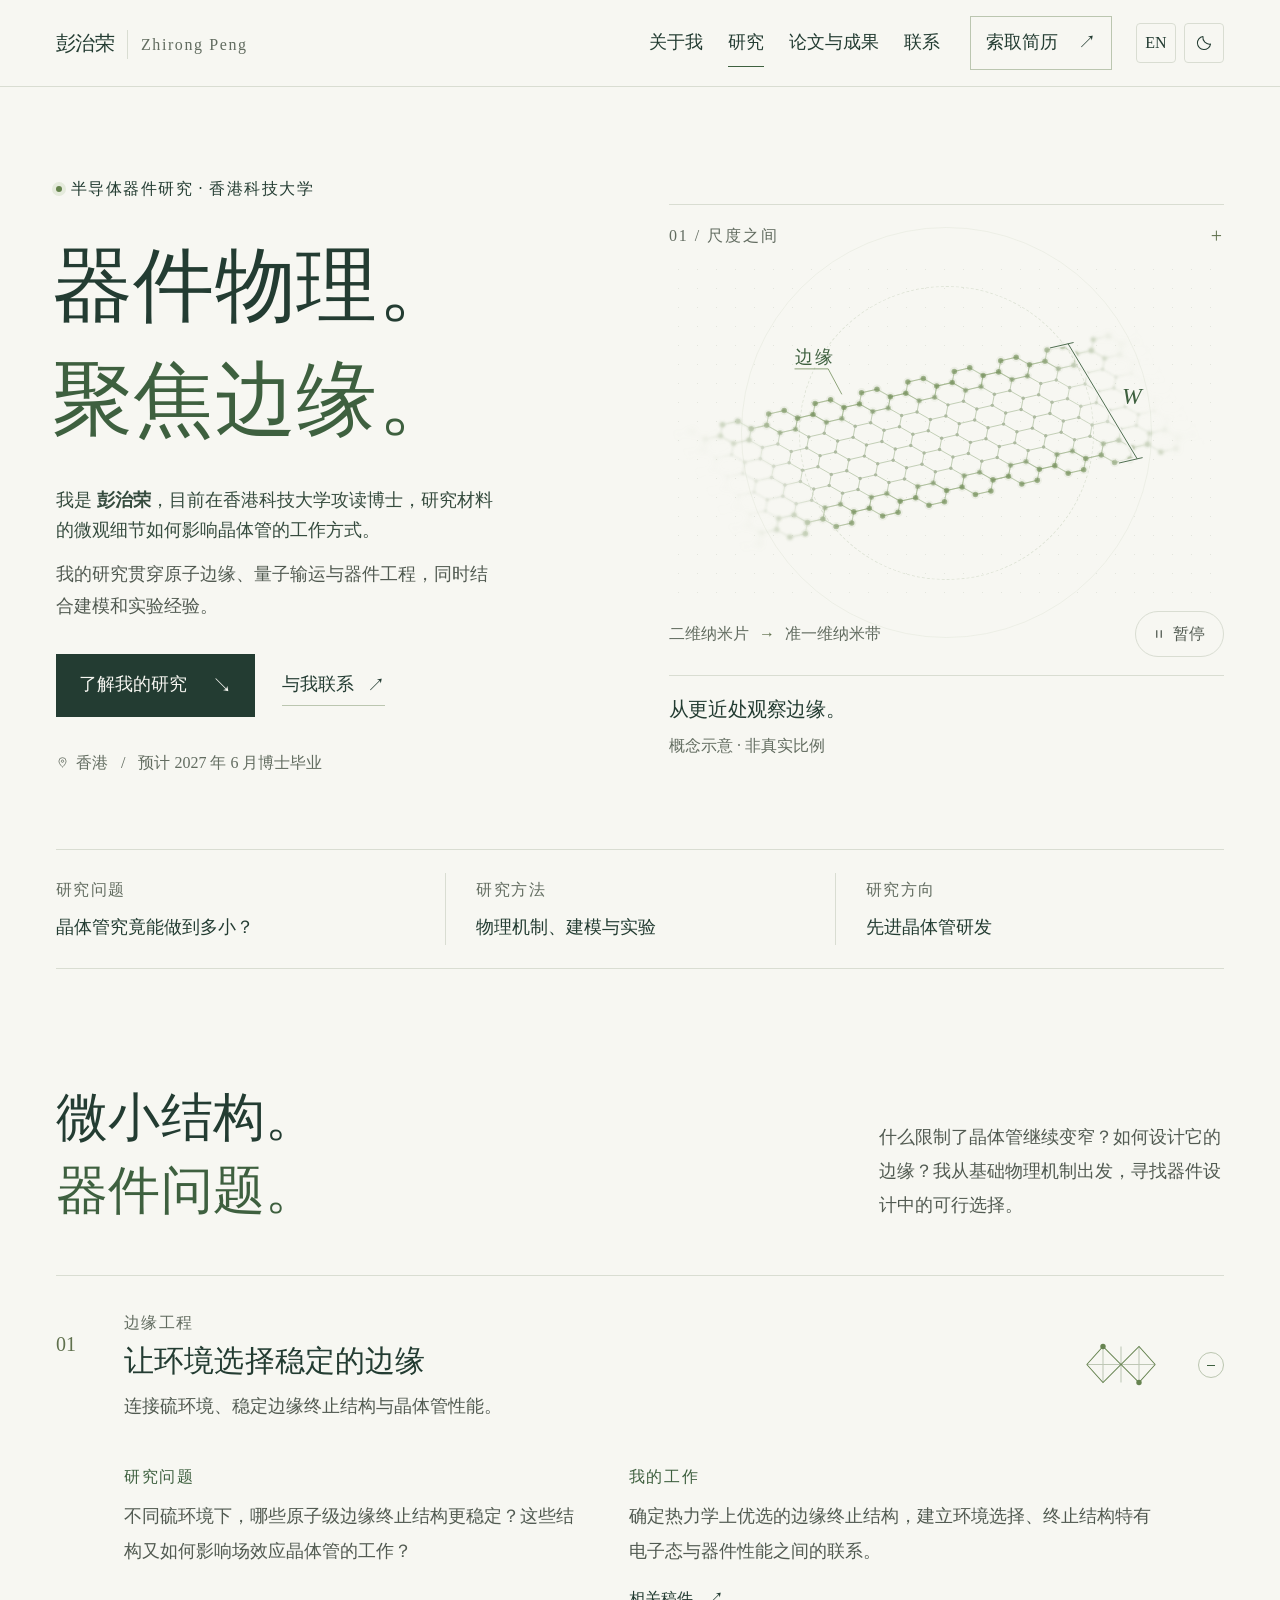
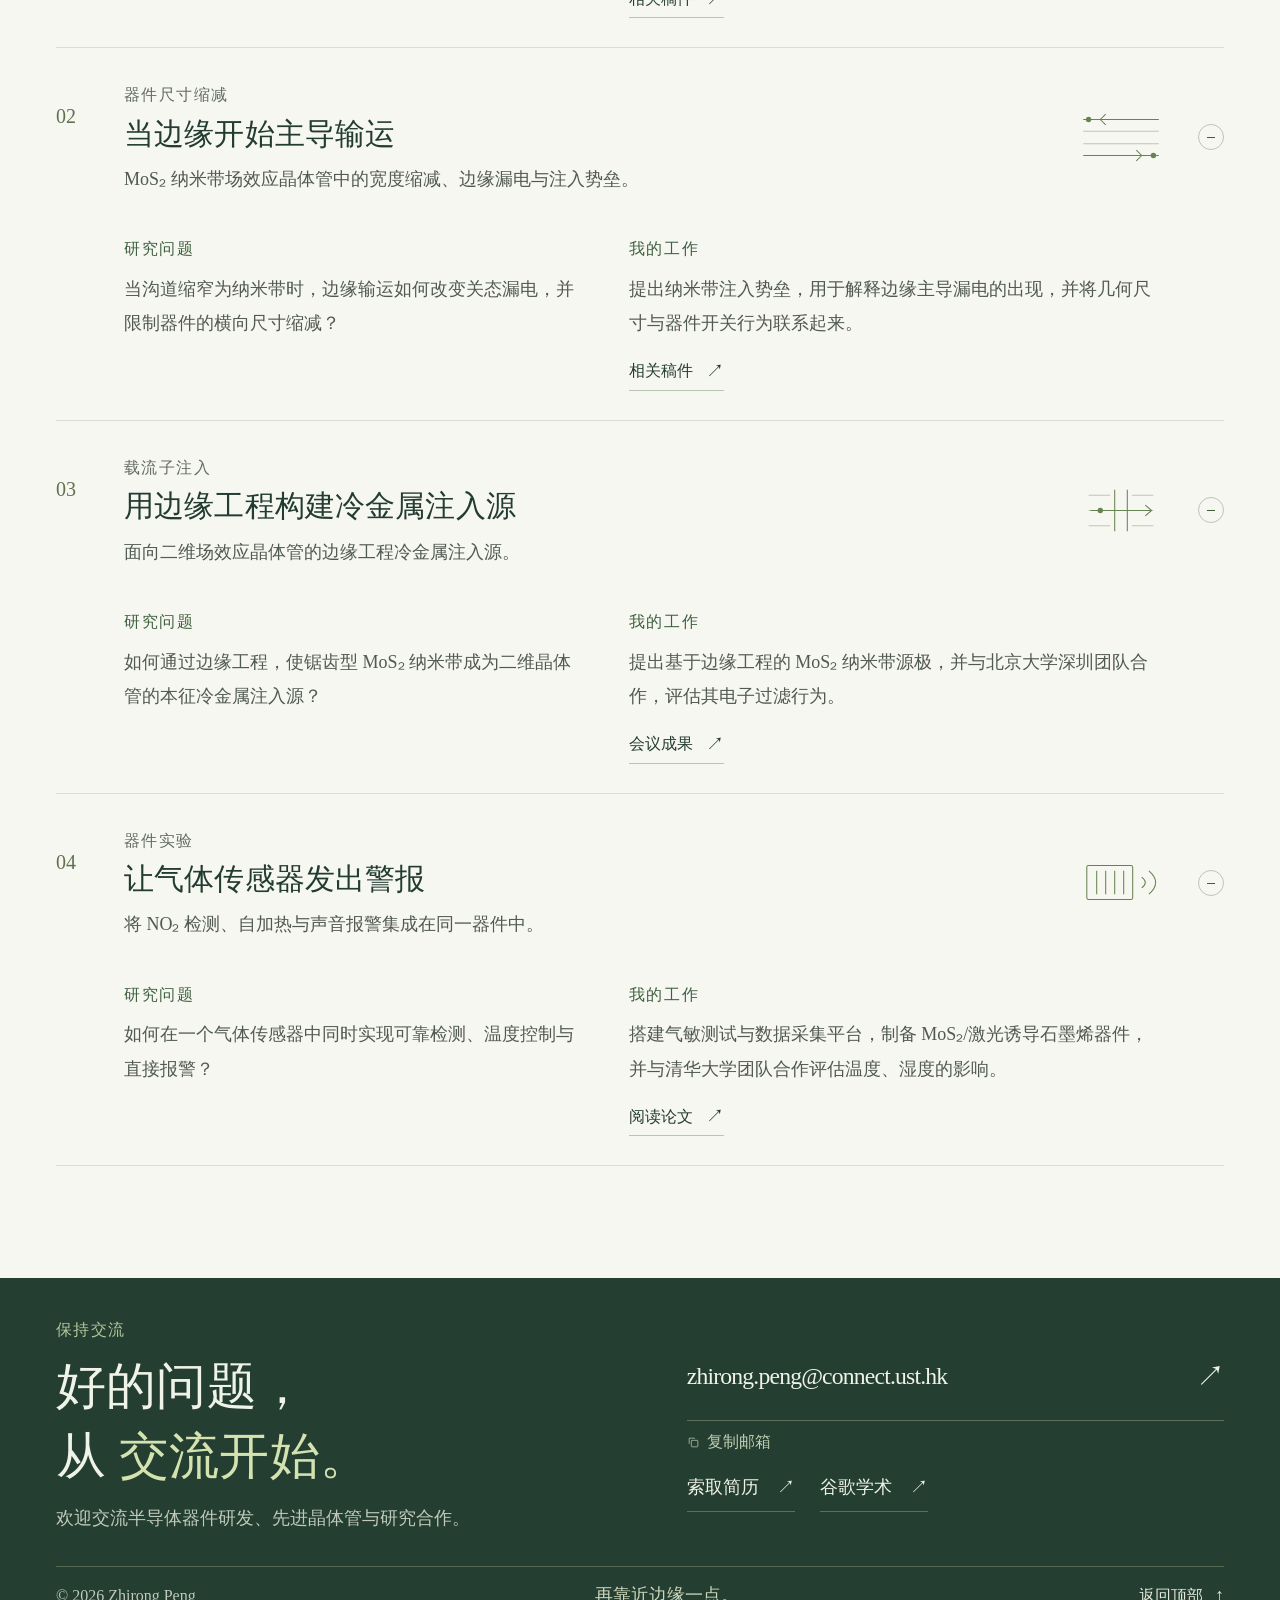
==== zh/index.html @ d927fbd5 "Add Chinese pages" ====
<!doctype html>
<html lang="zh-CN" data-theme="light">
<head>
  <meta charset="utf-8">
  <meta name="viewport" content="width=device-width, initial-scale=1">
  <meta name="description" content="彭治荣，香港科技大学博士生，研究半导体器件物理、纳米带宽度缩减、边缘工程与先进晶体管。">
  <meta name="author" content="Zhirong Peng">
  <meta name="theme-color" content="#f7f7f2">
  <meta name="referrer" content="no-referrer">
  <meta name="robots" content="noindex, nofollow">
  <title>彭治荣 | 半导体器件物理</title>
  <link rel="icon" href="../assets/mark.svg" type="image/svg+xml">
  <script src="../preferences.js"></script><link rel="stylesheet" href="../styles.css">
  <script src="../site.config.js" defer></script>
  <script src="../app.js" defer></script>
  <script src="../ribbon-model.js" defer></script><script src="../lattice.js" defer></script>
<link rel="alternate" hreflang="en" href="../index.html"></head>
<body id="top" data-page="research">
  <a class="skip-link" href="#main">跳至正文</a>
  <header class="site-header">
    <div class="header-inner container">
      <a class="wordmark" href="index.html" aria-label="彭治荣，首页"><span lang="zh-CN">彭治荣<span class="wordmark-cn" lang="en">Zhirong Peng</span></span></a>
      <nav class="main-nav" id="main-nav" aria-label="主导航">
        <a href="about.html" data-page-link="about">关于我</a>
        <a href="index.html#top" data-page-link="research" class="is-current" aria-current="page">研究</a>
        <a href="publications.html" data-page-link="publications">论文与成果</a>
        <a href="#contact">联系</a>
        <a class="nav-cv" data-cv-link href="mailto:zhirong.peng@connect.ust.hk?subject=CV%20request"><span data-cv-label>索取简历</span><span aria-hidden="true">↗</span></a>
      </nav>
    <div class="header-tools" aria-label="显示设置">
      <a class="language-switch" data-language-page="../index.html" href="../index.html" hreflang="en" lang="en" aria-label="Switch to English" title="切换为英文">EN</a>
      <button class="theme-toggle" id="theme-toggle" type="button" role="switch" aria-checked="false" aria-label="深色背景" title="切换为深色背景" hidden>
        <svg class="icon-moon" viewbox="0 0 24 24" aria-hidden="true"><path d="M20.7 13.4A8.8 8.8 0 0 1 10.6 3.3 8.8 8.8 0 1 0 20.7 13.4Z"></path></svg>
        <svg class="icon-sun" viewbox="0 0 24 24" aria-hidden="true"><circle cx="12" cy="12" r="4"></circle><path d="M12 2v2m0 16v2M2 12h2m16 0h2M4.9 4.9l1.4 1.4m11.4 11.4 1.4 1.4M4.9 19.1l1.4-1.4M17.7 6.3l1.4-1.4"></path></svg>
      </button>
    <button class="menu-toggle" type="button" aria-label="切换导航菜单" aria-expanded="false" aria-controls="main-nav" hidden><span class="menu-label">菜单</span><span aria-hidden="true">+</span></button>
      </div></div>
  </header>

  <main id="main">
    <section class="hero container" aria-labelledby="hero-title">
      <div class="hero-copy">
        <p class="eyebrow"><span class="status-dot" aria-hidden="true"></span>半导体器件研究 · 香港科技大学</p>
        <h1 id="hero-title">器件物理。<br><em>聚焦边缘。</em></h1>
        <p class="hero-intro">我是 <strong>彭治荣</strong>，目前在香港科技大学攻读博士，研究材料的微观细节如何影响晶体管的工作方式。</p>
        <p class="hero-description">我的研究贯穿原子边缘、量子输运与器件工程，同时结合建模和实验经验。</p>
        <div class="hero-actions">
          <a class="button button-primary" href="#research">了解我的研究 <span aria-hidden="true">↘</span></a>
          <a class="text-link" href="mailto:zhirong.peng@connect.ust.hk">与我联系 <span aria-hidden="true">↗</span></a>
        </div>
        <p class="hero-location"><svg viewbox="0 0 20 20" aria-hidden="true"><path d="M15.5 8c0 4.3-5.5 9-5.5 9S4.5 12.3 4.5 8a5.5 5.5 0 1 1 11 0Z"></path><circle cx="10" cy="8" r="1.8"></circle></svg>香港 <span class="text-separator">/</span> 预计 2027 年 6 月博士毕业</p>
      </div>

      <figure class="lattice-panel" aria-labelledby="lattice-caption">
        <div class="lattice-topline"><span>01 / 尺度之间</span><span class="corner-cross" aria-hidden="true">+</span></div>
        <div class="lattice-stage">
          <span class="lattice-orbit" aria-hidden="true"></span>
          <img class="lattice-image" id="lattice-fallback" src="../assets/ribbon-zh.svg" width="580" height="360" alt="斜向纳米带概念示意图。完整 armchair 边缘与内部原子采用不同深浅，W 标注宽度，长度方向两端模糊淡出。" data-light-src="../assets/ribbon-zh.svg" data-dark-src="../assets/ribbon-dark-zh.svg">
          <svg class="lattice-image" id="lattice-animation" viewbox="0 0 580 360" width="580" height="360" role="img" aria-labelledby="lattice-svg-title lattice-svg-description" hidden>
            <title id="lattice-svg-title">从二维纳米片到准一维纳米带</title>
            <desc id="lattice-svg-description">斜向格点缓慢滚动、收窄并轻微放大。完整 armchair 轮廓包含外侧原子对、向内凹进的原子及其连接键。W 标注宽度，长度方向两端逐渐模糊淡出。这是概念示意图，并非真实计算的原子结构。</desc>
          </svg>
        </div>
        <div class="lattice-controls">
          <span class="lattice-scale-note"><span>二维纳米片</span><span aria-hidden="true">→</span><span>准一维纳米带</span></span>
          <button class="animation-toggle" id="animation-toggle" type="button" aria-label="暂停宽度动画" hidden><svg viewbox="0 0 16 16" aria-hidden="true"><path d="M5 3v10M11 3v10"></path></svg><span>暂停</span></button>
        </div>
        <figcaption id="lattice-caption"><span id="lattice-message">从更近处观察边缘。</span><span class="diagram-note">概念示意 · 非真实比例</span></figcaption>
      </figure>
    </section>

    <div class="focus-strip container" aria-label="研究概览">
      <div><span class="eyebrow">研究问题</span><p>晶体管究竟能做到多小？</p></div>
      <div><span class="eyebrow">研究方法</span><p>物理机制、建模与实验</p></div>
      <div><span class="eyebrow">研究方向</span><p>先进晶体管研发</p></div>
    </div>

    <section class="research-section section container" id="research" aria-labelledby="research-title">
      <div class="section-heading">
        <div><h2 id="research-title">微小结构。<br><em>器件问题。</em></h2></div>
        <p class="section-intro">什么限制了晶体管继续变窄？如何设计它的边缘？我从基础物理机制出发，寻找器件设计中的可行选择。</p>
      </div>

      <div class="research-list">
        <details class="research-item" open>
          <summary>
            <span class="project-number">01</span>
            <div class="project-summary"><span class="eyebrow project-category">边缘工程</span><h3>让环境选择稳定的边缘</h3><p>连接硫环境、稳定边缘终止结构与晶体管性能。</p></div>
            <svg class="project-icon" viewbox="0 0 100 70" aria-hidden="true"><path class="icon-muted" d="M12 35h76M30 15v40M50 15v40M70 15v40"></path><path d="m12 35 18-20 20 20 20-20 18 20M12 35l18 20 20-20 20 20 18-20"></path><circle cx="30" cy="15" r="3"></circle><circle cx="70" cy="55" r="3"></circle></svg>
            <span class="expand-icon" aria-hidden="true"></span>
          </summary>
          <div class="project-detail">
            <div><h4>研究问题</h4><p>不同硫环境下，哪些原子级边缘终止结构更稳定？这些结构又如何影响场效应晶体管的工作？</p></div>
            <div><h4>我的工作</h4><p>确定热力学上优选的边缘终止结构，建立环境选择、终止结构特有电子态与器件性能之间的联系。</p><a class="inline-link" href="publications.html#publication-termination">相关稿件 <span aria-hidden="true">↗</span></a></div>

          </div>
        </details>

        <details class="research-item" open>
          <summary>
            <span class="project-number">02</span>
            <div class="project-summary"><span class="eyebrow project-category">器件尺寸缩减</span><h3>当边缘开始主导输运</h3><p>MoS₂ 纳米带场效应晶体管中的宽度缩减、边缘漏电与注入势垒。</p></div>
            <svg class="project-icon" viewbox="0 0 100 70" aria-hidden="true"><path d="M8 15h84M8 55h84"></path><path class="icon-muted" d="M8 28h84M8 42h84"></path><path d="m33 9-6 6 6 6m34 28 6 6-6 6"></path><circle cx="14" cy="15" r="3"></circle><circle cx="86" cy="55" r="3"></circle></svg>
            <span class="expand-icon" aria-hidden="true"></span>
          </summary>
          <div class="project-detail">
            <div><h4>研究问题</h4><p>当沟道缩窄为纳米带时，边缘输运如何改变关态漏电，并限制器件的横向尺寸缩减？</p></div>
            <div><h4>我的工作</h4><p>提出纳米带注入势垒，用于解释边缘主导漏电的出现，并将几何尺寸与器件开关行为联系起来。</p><a class="inline-link" href="publications.html#publication-nib">相关稿件 <span aria-hidden="true">↗</span></a></div>

          </div>
        </details>

        <details class="research-item" open>
          <summary>
            <span class="project-number">03</span>
            <div class="project-summary"><span class="eyebrow project-category">载流子注入</span><h3>用边缘工程构建冷金属注入源</h3><p>面向二维场效应晶体管的边缘工程冷金属注入源。</p></div>
            <svg class="project-icon" viewbox="0 0 100 70" aria-hidden="true"><path class="icon-muted" d="M14 18h24m-24 17h24m-24 17h24M62 18h24m-24 17h24m-24 17h24"></path><path d="M43 12v46m14-46v46M16 35h68m-7-6 7 6-7 6"></path><circle cx="27" cy="35" r="3"></circle></svg>
            <span class="expand-icon" aria-hidden="true"></span>
          </summary>
          <div class="project-detail">
            <div><h4>研究问题</h4><p>如何通过边缘工程，使锯齿型 MoS₂ 纳米带成为二维晶体管的本征冷金属注入源？</p></div>
            <div><h4>我的工作</h4><p>提出基于边缘工程的 MoS₂ 纳米带源极，并与北京大学深圳团队合作，评估其电子过滤行为。</p><a class="inline-link" href="publications.html#publication-cold">会议成果 <span aria-hidden="true">↗</span></a></div>

          </div>
        </details>

        <details class="research-item" open>
          <summary>
            <span class="project-number">04</span>
            <div class="project-summary"><span class="eyebrow project-category">器件实验</span><h3>让气体传感器发出警报</h3><p>将 NO₂ 检测、自加热与声音报警集成在同一器件中。</p></div>
            <svg class="project-icon" viewbox="0 0 100 70" aria-hidden="true"><rect x="12" y="16" width="51" height="38" rx="2"></rect><path d="M23 22v26m10-26v26m10-26v26m10-26v26m20-19q8 6 0 12m8-19q15 13 0 26"></path></svg>
            <span class="expand-icon" aria-hidden="true"></span>
          </summary>
          <div class="project-detail">
            <div><h4>研究问题</h4><p>如何在一个气体传感器中同时实现可靠检测、温度控制与直接报警？</p></div>
            <div><h4>我的工作</h4><p>搭建气敏测试与数据采集平台，制备 MoS₂/激光诱导石墨烯器件，并与清华大学团队合作评估温度、湿度的影响。</p><a class="inline-link" href="https://doi.org/10.1016/j.cej.2021.131079" target="_blank" rel="noopener noreferrer">阅读论文 <span aria-hidden="true">↗</span></a></div>

          </div>
        </details>
      </div>
    </section>
  </main>

    <footer class="contact-section" id="contact" aria-labelledby="contact-title">
      <div class="contact-inner container">
        <div><p class="eyebrow">保持交流</p><h2 id="contact-title">好的问题，<br>从 <em>交流开始。</em></h2><p>欢迎交流半导体器件研发、先进晶体管与研究合作。</p></div>
        <div class="contact-actions"><a class="contact-email" href="mailto:zhirong.peng@connect.ust.hk">zhirong.peng@connect.ust.hk <span aria-hidden="true">↗</span></a><button type="button" id="copy-email" class="copy-email" hidden><svg viewbox="0 0 18 18" aria-hidden="true"><rect x="6" y="6" width="9" height="9" rx="1"></rect><path d="M11 3H3v8"></path></svg><span id="copy-email-label">复制邮箱</span></button><span class="sr-only" id="copy-status" role="status"></span><div class="contact-links"><a data-cv-link href="mailto:zhirong.peng@connect.ust.hk?subject=CV%20request"><span data-cv-label>索取简历</span> <span aria-hidden="true">↗</span></a><a data-social-link="linkedin" hidden>LinkedIn <span aria-hidden="true">↗</span></a><a data-social-link="scholar" href="https://scholar.google.com/citations?user=4kMQsrkAAAAJ&amp;hl=zh-CN" target="_blank" rel="noopener noreferrer">谷歌学术 <span aria-hidden="true">↗</span></a></div></div>
      </div>
      <div class="site-footer container"><span>© <span id="copyright-year">2026</span> Zhirong Peng</span><span class="footer-thought">再靠近边缘一点。</span><a href="#top">返回顶部 <span aria-hidden="true">↑</span></a></div>
    </footer>
</body>
</html>
---- styles.css ----
@font-face { font-family: "Book Antiqua"; src: local("Book Antiqua"), local("BookAntiqua"); font-style: normal; font-weight: 400; font-display: swap; }
@font-face { font-family: "Book Antiqua"; src: local("Book Antiqua Bold"), local("BookAntiqua-Bold"); font-style: normal; font-weight: 700; font-display: swap; }
@font-face { font-family: "Book Antiqua"; src: local("Book Antiqua Italic"), local("BookAntiqua-Italic"); font-style: italic; font-weight: 400; font-display: swap; }
@font-face { font-family: "Book Antiqua"; src: local("Book Antiqua Bold Italic"), local("BookAntiqua-BoldItalic"); font-style: italic; font-weight: 700; font-display: swap; }

:root {
  color-scheme: light;
  --text-min: 16px;
  --text-body: 18px;
  --text-lead: 20px;
  --paper: #f7f7f2;
  --paper-alt: #eeefe7;
  --ink: #233c32;
  --body: #515a51;
  --muted: #626c60;
  --line: #d9ddd2;
  --line-strong: #bbc6b0;
  --green: #3e603f;
  --green-mid: #65834c;
  --lime: #d6e6a5;
  --hero-ink: #354b3e;
  --muted-accent: #60714e;
  --header-bg: rgba(247,247,242,.97);
  --halo: #e5ebdc;
  --dot-grid: #73806325;
  --orbit: #dfe4d7;
  --orbit-soft: #dfe4d770;
  --icon-accent: #668350;
  --icon-muted: #bec7b5;
  --status-ink: #6f633d;
  --status-border: #d3cbb1;
  --status-bg: #ece9d8;
  --hover-surface: #dfe6d3;
  --footer-bg: #243e32;
  --ribbon-bond: #bdcbb0;
  --ribbon-atom: #acb99f;
  --ribbon-edge: #668548;
  --ribbon-edge-bond: #8fa776;
  --font: "Book Antiqua", "Palatino Linotype", "Palatino", "Songti SC", "Noto Serif SC", "STSong", Georgia, serif;
  --serif: var(--font);
  --sans: var(--font);
  --mono: var(--font);
}

:root[data-theme="dark"] {
  color-scheme: dark;
  --paper: #151f19;
  --paper-alt: #1c2a21;
  --ink: #edf0e5;
  --body: #c5cdbf;
  --muted: #a5b19d;
  --line: #344638;
  --line-strong: #506247;
  --green: #bed497;
  --green-mid: #9db480;
  --lime: #d6e6a5;
  --hero-ink: #d5deca;
  --muted-accent: #afc295;
  --header-bg: rgba(21,31,25,.97);
  --halo: #2c3f2c;
  --dot-grid: #91a87826;
  --orbit: #354b35;
  --orbit-soft: #354b3570;
  --icon-accent: #a5c184;
  --icon-muted: #4c6144;
  --status-ink: #e1ce96;
  --status-border: #635d3a;
  --status-bg: #322f22;
  --hover-surface: #2a3b2a;
  --footer-bg: #101b14;
  --ribbon-bond: #4c6749;
  --ribbon-atom: #708969;
  --ribbon-edge: #bed893;
  --ribbon-edge-bond: #90ae70;
}


*, *::before, *::after { box-sizing: border-box; }
html { scroll-behavior: smooth; scroll-padding-top: 106px; }
body { margin: 0; background: var(--paper); color: var(--ink); font-family: var(--sans); font-size: var(--text-body); line-height: 1.65; -webkit-font-smoothing: antialiased; }
::selection { background: var(--lime); color: #233c32; }
a { color: inherit; text-decoration: none; }
button { font: inherit; color: inherit; cursor: pointer; }
button, a, summary { -webkit-tap-highlight-color: transparent; }
button:focus-visible, a:focus-visible, summary:focus-visible { outline: 2px solid var(--green); outline-offset: 5px; border-radius: 2px; }
img, svg { max-width: 100%; }
img { display: block; }
p, h1, h2, h3, h4, figure { margin: 0; }
button { border-radius: 0; }
[hidden] { display: none !important; }
.container { width: min(1200px, calc(100% - 112px)); margin-inline: auto; }
.section { padding-block: 112px; }
.eyebrow { font-family: var(--mono); font-size: var(--text-min); line-height: 1.5; font-weight: 500; letter-spacing: .14em; text-transform: uppercase; }
h1, h2 { font-family: var(--serif); font-weight: 400; letter-spacing: -.055em; }
h1 em, h2 em { font-weight: 400; color: var(--green); }
h2, .page-title { font-size: clamp(38px, 4.1vw, 56px); line-height: 1.13; }
.sr-only { position: absolute; width: 1px; height: 1px; margin: -1px; padding: 0; overflow: hidden; clip: rect(0, 0, 0, 0); white-space: nowrap; border: 0; }
.skip-link { position: fixed; z-index: 100; left: 20px; top: 16px; padding: 10px 20px; color: var(--paper); background: var(--ink); transform: translateY(-180%); }
.skip-link:focus { transform: translateY(0); }

.site-header { position: sticky; z-index: 30; top: 0; background: var(--header-bg); border-bottom: 1px solid var(--line); backdrop-filter: blur(12px); }
.header-inner { min-height: 86px; display: flex; align-items: center; justify-content: space-between; gap: 24px; }
.wordmark { display: inline-flex; align-items: center; gap: 12px; white-space: nowrap; font-size: var(--text-lead); font-weight: 500; letter-spacing: -.035em; }
.wordmark-cn { display: inline-block; margin-left: 13px; padding-left: 13px; border-left: 1px solid var(--line); color: var(--muted); font-size: var(--text-min); letter-spacing: .1em; font-weight: 400; }
.main-nav { display: flex; align-items: center; gap: 25px; font-size: var(--text-body); margin-left: auto; }
.main-nav > a { position: relative; padding-block: 7px; }
.main-nav > a::after { position: absolute; content: ""; left: 0; right: 0; bottom: 0; background: var(--green); height: 1px; transform: scaleX(0); transform-origin: left; transition: transform .2s; }
.main-nav > a:hover::after, .main-nav > a.is-current::after { transform: scaleX(1); }
.main-nav .nav-cv { padding: 9px 15px; margin-left: 5px; border: 1px solid var(--line-strong); display: inline-flex; align-items: center; gap: 20px; }
.nav-cv span:last-child { font-size: var(--text-body); }
.main-nav .nav-cv::after { display: none; }
.main-nav .nav-cv:hover { background: var(--paper-alt); }
.menu-toggle { display: none; background: none; border: 0; }

.hero { display: grid; grid-template-columns: 1.05fr 1fr; align-items: center; gap: 30px; padding-block: 90px 72px; }
.hero-copy { min-width: 0; }
.hero-copy > .eyebrow { display: flex; align-items: center; gap: 9px; margin-bottom: 29px; }
.status-dot { width: 6px; height: 6px; flex-shrink: 0; border-radius: 50%; background: var(--green-mid); box-shadow: 0 0 0 4px var(--halo); }
.hero h1 { font-size: clamp(56px, 6.35vw, 88px); line-height: 1.07; margin-left: -4px; margin-bottom: 27px; }
.hero-intro { max-width: 440px; color: var(--hero-ink); font-size: var(--text-body); line-height: 1.7; }
.hero-intro strong { font-weight: 700; }
.hero-description { max-width: 440px; color: var(--body); font-size: var(--text-body); line-height: 1.8; margin-top: 12px; }
.hero-actions { display: flex; flex-wrap: wrap; align-items: center; gap: 27px; margin-top: 31px; }
.button { min-height: 48px; padding: 12px 22px; display: inline-flex; align-items: center; justify-content: center; gap: 25px; font-size: var(--text-body); transition: background .2s, transform .2s; }
.button-primary { background: var(--ink); color: var(--paper); border: 1px solid var(--ink); }
.button-primary:hover { background: var(--green); transform: translateY(-2px); }
.button span { font-size: var(--text-lead); }
.text-link, .inline-link { display: inline-flex; align-items: center; gap: 13px; font-size: var(--text-body); border-bottom: 1px solid var(--line-strong); padding-block: 4px; }
.text-link:hover, .inline-link:hover { border-bottom-color: var(--green); }
.text-link > span, .inline-link > span:last-child { font-size: var(--text-body); line-height: 1; }
.hero-location { display: flex; align-items: center; flex-wrap: wrap; gap: 7px; margin-top: 31px; color: var(--muted); font-size: var(--text-min); }
.hero-location svg { width: 13px; height: 15px; fill: none; stroke: currentColor; stroke-width: 1.2; }
.text-separator { padding-inline: 6px; color: var(--muted); }
.lattice-panel { position: relative; min-width: 0; margin-top: 10px; align-self: center; }
.lattice-topline { display: flex; justify-content: space-between; align-items: center; font-family: var(--mono); color: var(--muted); font-size: var(--text-min); letter-spacing: .12em; text-transform: uppercase; border-top: 1px solid var(--line); padding-top: 16px; }
.corner-cross { font-size: var(--text-lead); line-height: 1; color: var(--muted-accent); }
.lattice-stage { position: relative; display: grid; place-items: center; min-height: 332px; background-image: radial-gradient(var(--dot-grid) .75px, transparent .75px); background-size: 19px 19px; margin-block: 10px 6px; }
.lattice-orbit { position: absolute; width: 74%; aspect-ratio: 1; border: 1px solid var(--orbit-soft); border-radius: 50%; }
.lattice-orbit::before { content: ""; position: absolute; inset: 14%; border: 1px dashed var(--orbit); border-radius: 50%; }
.lattice-image { display: block; position: relative; width: 100%; height: auto; z-index: 1; overflow: hidden; }
.lattice-controls { display: flex; align-items: center; justify-content: space-between; gap: 12px; }
.lattice-panel figcaption { border-top: 1px solid var(--line); margin-top: 18px; padding-top: 15px; }
#lattice-message { display: block; font-family: var(--serif); font-size: var(--text-lead); letter-spacing: -.02em; font-style: italic; }
.diagram-note { color: var(--muted); font-size: var(--text-min); margin-top: 3px; display: block; }
.focus-strip { display: grid; grid-template-columns: repeat(3, 1fr); border-top: 1px solid var(--line); border-bottom: 1px solid var(--line); padding-block: 23px; }
.focus-strip > div { padding-inline: 30px; border-left: 1px solid var(--line); }
.focus-strip > div:first-child { padding-left: 0; border-left: 0; }
.focus-strip > div:last-child { padding-right: 0; }
.focus-strip .eyebrow { letter-spacing: .075em; font-size: var(--text-min); color: var(--muted); }
.focus-strip p { font-size: var(--text-body); margin-top: 5px; }

.section-heading { display: flex; align-items: flex-end; justify-content: space-between; gap: 56px; margin-bottom: 47px; }
.section-intro { color: var(--body); max-width: 345px; padding-bottom: 5px; font-size: var(--text-body); line-height: 1.9; }
.research-list { border-top: 1px solid var(--line); }
.research-item { border-bottom: 1px solid var(--line); }
.research-item summary { list-style: none; display: grid; grid-template-columns: 48px 1fr 100px 28px; gap: 20px; align-items: center; cursor: pointer; padding: 30px 0; }
.research-item summary::-webkit-details-marker { display: none; }
.research-item summary:hover h3 { color: var(--green); }
.project-number { font-family: var(--serif); color: var(--muted-accent); font-size: var(--text-lead); align-self: start; margin-top: 20px; }
.project-category { font-size: var(--text-min); color: var(--muted); margin-bottom: 8px; }
.project-summary h3 { font-family: var(--serif); font-size: 30px; letter-spacing: -.035em; line-height: 1.2; font-weight: 400; }
.project-summary p { color: var(--body); font-size: var(--text-body); margin-top: 8px; }
.project-icon { width: 90px; height: 65px; fill: none; stroke: var(--icon-accent); stroke-width: 1.15; }
.project-icon .icon-muted { stroke: var(--icon-muted); }
.project-icon circle { fill: var(--icon-accent); stroke: none; }
.expand-icon { display: block; width: 26px; height: 26px; border: 1px solid var(--line-strong); border-radius: 50%; position: relative; justify-self: end; }
.expand-icon::before, .expand-icon::after { content: ""; position: absolute; background: var(--green); width: 8px; height: 1px; left: 8px; top: 12px; transition: transform .2s; }
.expand-icon::after { transform: rotate(90deg); }
details[open] .expand-icon::after { transform: rotate(0deg); }
.project-detail { margin-left: 68px; padding: 8px 65px 29px 0; display: grid; grid-template-columns: .85fr 1fr; gap: 20px 54px; }
.project-detail h4 { font-family: var(--mono); text-transform: uppercase; letter-spacing: .1em; font-size: var(--text-min); font-weight: 500; color: var(--green); margin-bottom: 8px; }
.project-detail p { color: var(--body); font-size: var(--text-body); line-height: 1.9; }
.project-detail .inline-link { margin-top: 12px; font-size: var(--text-min); }

.publications-section { background: var(--paper-alt); border-block: 1px solid var(--line); }
.publication-toolbar { display: flex; align-items: center; justify-content: space-between; gap: 25px; margin-bottom: 13px; }
.publication-filters { display: flex; flex-wrap: wrap; gap: 7px; }
.publication-filters button { font-size: var(--text-min); background: transparent; border: 1px solid transparent; padding: 8px 15px; min-height: 44px; }
.publication-filters button[aria-pressed="true"] { border-color: var(--ink); background: var(--ink); color: var(--paper); }
.publication-filters button:hover:not([aria-pressed="true"]) { border-color: var(--line-strong); }
#publication-count { font-family: var(--mono); font-size: var(--text-min); color: var(--muted); white-space: nowrap; }
.publication-list { border-top: 1px solid var(--line-strong); }
.publication-item { display: grid; grid-template-columns: 90px 1fr 85px; align-items: start; gap: 24px; padding-block: 28px; border-bottom: 1px solid var(--line); scroll-margin-top: 112px; }
.publication-year { font-family: var(--serif); font-size: var(--text-lead); line-height: 1.3; padding-top: 3px; color: var(--muted-accent); }
.review-indicator { font-family: var(--mono); font-size: var(--text-min); color: var(--status-ink); letter-spacing: .015em; }
.publication-venue { font-size: var(--text-min); line-height: 1.8; font-weight: 500; color: var(--green); margin-bottom: 6px; }
.publication-reference { font-size: var(--text-min); color: var(--muted); font-weight: 400; margin-left: 6px; }
.status-tag { display: inline-block; font-family: var(--mono); color: var(--status-ink); border: 1px solid var(--status-border); background: var(--status-bg); font-size: var(--text-min); font-weight: 400; padding: 1px 6px; margin-left: 7px; white-space: nowrap; }
.publication-main h3 { font-size: var(--text-lead); font-weight: 400; line-height: 1.55; letter-spacing: -.014em; max-width: 870px; }
.publication-main h3 a { text-decoration: underline; text-decoration-color: transparent; text-underline-offset: 4px; transition: text-decoration-color .2s; }
.publication-main h3 a:hover { text-decoration-color: var(--green-mid); }
.publication-authors { font-size: var(--text-body); line-height: 1.85; color: var(--muted); margin-top: 9px; }
.publication-authors strong { font-weight: 700; color: var(--ink); }
.publication-authors sup { font-size: var(--text-min); }
.equal-contribution, .publication-link-note { font-size: var(--text-min); color: var(--muted); margin-top: 5px; }
.publication-arrow { justify-self: end; display: grid; place-items: center; width: 38px; height: 38px; border: 1px solid var(--line-strong); border-radius: 50%; margin-top: 6px; font-size: 22px; line-height: 1; transition: background .2s; }
.publication-arrow:hover { background: var(--hover-surface); }
.publication-pending { font-size: var(--text-min); color: var(--muted); padding-top: 11px; text-align: right; }
.publications-bottom { display: flex; flex-wrap: wrap; align-items: center; justify-content: space-between; gap: 30px; margin-top: 25px; }
.publications-bottom p { color: var(--muted); font-size: var(--text-min); }
.publications-bottom .inline-link { white-space: nowrap; font-size: var(--text-min); }

.about-layout { display: grid; grid-template-columns: 350px 1fr; gap: 105px; }
.portrait-frame { background: var(--paper-alt); border: 1px solid var(--line); padding: 15px; transform: rotate(-2deg); width: 290px; margin: 8px 0 0 13px; }
.portrait-frame img { width: 100%; height: 315px; object-fit: cover; object-position: 50% 46%; background: white; }
.portrait-frame figcaption { padding: 16px 2px 2px; display: flex; align-items: baseline; justify-content: space-between; font-family: var(--serif); font-size: var(--text-lead); }
.portrait-frame figcaption > span:last-child { font-family: var(--sans); color: var(--muted); font-size: var(--text-min); letter-spacing: .17em; }
.portrait-note { font-size: var(--text-body); color: var(--muted); line-height: 1.9; max-width: 295px; padding-left: 20px; margin-top: 28px; }
.about-copy { padding-top: 0; min-width: 0; }
.about-copy .page-title { font-size: clamp(36px, 3.8vw, 50px); margin-bottom: 25px; }
.about-copy > p { color: var(--body); font-size: var(--text-body); line-height: 1.9; margin-top: 13px; }
.about-copy > .about-lead { font-size: var(--text-body); line-height: 1.8; color: var(--hero-ink); }
.personal-notes { margin-top: 31px; border-top: 1px solid var(--line); }
.personal-notes > div { display: flex; align-items: flex-start; gap: 18px; border-bottom: 1px solid var(--line); padding-block: 16px; }
.personal-note-number { font-family: var(--mono); color: var(--muted-accent); font-size: var(--text-min); padding-top: 3px; }
.personal-notes h3 { font-size: var(--text-lead); font-weight: 500; }
.personal-notes p { font-size: var(--text-body); line-height: 1.7; color: var(--muted); margin-top: 3px; }
.education-layout { margin-top: 83px; padding-top: 40px; border-top: 1px solid var(--line); display: grid; grid-template-columns: 350px 1fr; gap: 105px; }
.education-heading > .eyebrow { color: var(--green); font-size: var(--text-min); }
.education-heading h3 { font-family: var(--serif); font-size: 38px; line-height: 1.17; font-weight: 400; letter-spacing: -.04em; margin-top: 16px; }
.education-list { padding: 0; margin: 0; list-style: none; }
.education-list li { position: relative; padding-left: 23px; padding-bottom: 29px; border-left: 1px solid var(--line); }
.education-list li:last-child { padding-bottom: 0; border-left-color: transparent; }
.education-list li::before { content: ""; position: absolute; left: -4px; top: 6px; background: var(--green-mid); width: 7px; height: 7px; border-radius: 50%; }
.education-date { display: block; font-family: var(--mono); font-size: var(--text-min); color: var(--muted); margin-bottom: 6px; }
.education-list h4 { font-size: var(--text-min); font-weight: 700; line-height: 1.6; }
.education-list p { font-size: var(--text-body); color: var(--body); margin-top: 3px; }
.education-detail { display: block; color: var(--muted); font-size: var(--text-min); line-height: 1.8; margin-top: 5px; }
.teaching-note { margin-top: 40px; padding-top: 25px; border-top: 1px solid var(--line); display: grid; grid-template-columns: 350px 1fr; gap: 105px; }
.teaching-note .eyebrow { padding-top: 4px; color: var(--green); font-size: var(--text-min); }
.teaching-note p { color: var(--body); font-size: var(--text-body); line-height: 1.9; }

.about-detail-section { margin-top: 48px; padding-top: 32px; border-top: 1px solid var(--line); display: grid; grid-template-columns: 350px minmax(0, 1fr); gap: 105px; }
.awards-list { list-style: none; margin: 0; padding: 0; }
.awards-list li { display: grid; grid-template-columns: 112px minmax(0, 1fr); gap: 20px; padding-block: 15px; border-bottom: 1px solid var(--line); break-inside: avoid; }
.awards-list li:first-child { padding-top: 0; }
.awards-list li:last-child { padding-bottom: 0; border-bottom: 0; }
.award-date { color: var(--muted); font-size: var(--text-min); line-height: 1.7; }
.awards-list h4 { font-size: var(--text-body); font-weight: 400; line-height: 1.65; }
.awards-list p { color: var(--muted); font-size: var(--text-min); line-height: 1.7; margin-top: 4px; }
.interests-list { margin-top: 0; border-top: 0; }
.interests-list > div:first-child { padding-top: 0; }
.interests-list > div:last-child { padding-bottom: 0; border-bottom: 0; }
.interests-list h4 { font-size: var(--text-lead); font-weight: 500; }

.contact-section { background: var(--footer-bg); color: #f0f3e7; padding-top: 40px; }
.contact-inner { display: grid; grid-template-columns: 1.1fr 1fr; gap: 40px; padding-bottom: 32px; }
.contact-inner .eyebrow { color: #b2c499; margin-bottom: 10px; font-size: var(--text-min); }
.contact-inner h2 { font-size: clamp(36px, 3.9vw, 52px); letter-spacing: -.04em; }
.contact-inner h2 em { color: #d3e2ae; }
.contact-inner > div > p:last-child { max-width: 520px; color: #c0cabb; font-size: var(--text-body); margin-top: 12px; line-height: 1.65; }
.contact-actions { align-self: center; min-width: 0; }
.contact-email { display: flex; gap: 20px; align-items: center; justify-content: space-between; padding-block: 10px 17px; border-bottom: 1px solid #5c705d; font-size: clamp(20px, 1.85vw, 24px); letter-spacing: -.035em; overflow-wrap: anywhere; }
.contact-email span { font-size: 29px; font-weight: 300; flex-shrink: 0; }
.contact-email:hover { color: var(--lime); }
.copy-email { display: flex; align-items: center; gap: 7px; background: none; border: 0; padding: 6px 0; font-size: var(--text-min); color: #c0cfb2; min-height: 40px; }
.copy-email svg { width: 13px; height: 13px; fill: none; stroke: currentColor; stroke-width: 1; }
.copy-email:hover { color: white; }
.contact-links { display: flex; flex-wrap: wrap; gap: 25px; margin-top: 8px; font-size: var(--text-body); }
.contact-links a { display: flex; align-items: center; gap: 18px; border-bottom: 1px solid #5c705d; padding-bottom: 7px; }
.contact-links a:hover { border-bottom-color: var(--lime); }
.site-footer { display: flex; align-items: center; justify-content: space-between; gap: 25px; border-top: 1px solid #53674f; padding-block: 12px; font-size: var(--text-min); color: #c0cabb; }
.footer-thought { font-family: var(--serif); font-style: italic; font-size: var(--text-body); color: #ccd8bc; }
.site-footer a { color: #e5eadc; }
.site-footer a span { padding-left: 8px; font-size: var(--text-body); }
.contact-section :focus-visible { outline-color: var(--lime); }


.page-title { margin: 0; }
.section-aside { max-width: 345px; }
.section-aside .inline-link { margin-top: 17px; }
.about-actions { display: flex; flex-wrap: wrap; gap: 16px 27px; margin-top: 23px; }
.lattice-controls { flex-wrap: wrap; }
.lattice-controls .animation-toggle { margin-left: auto; flex-shrink: 0; }
.lattice-scale-note { display: inline-flex; align-items: center; flex-wrap: wrap; gap: 6px 10px; color: var(--muted); font-size: var(--text-min); }
.lattice-scale-note > span { white-space: nowrap; }
.lattice-scale-note > span[aria-hidden] { color: var(--muted-accent); }
.animation-toggle { display: inline-flex; align-items: center; justify-content: center; gap: 8px; padding: 7px 12px; min-height: 44px; min-width: 89px; border: 1px solid var(--line); border-radius: 24px; background: transparent; font-size: var(--text-min); color: var(--body); }
.animation-toggle:hover { background: var(--paper-alt); border-color: var(--line-strong); }
.animation-toggle svg { width: 12px; height: 12px; fill: none; stroke: currentColor; stroke-width: 1.7; }
.lattice-bonds { stroke: var(--ribbon-bond); stroke-width: 1; fill: none; }
.lattice-edge-bonds { stroke: var(--ribbon-edge-bond); stroke-width: 1.15; fill: none; }
.lattice-edge-atoms { fill: var(--ribbon-edge); }
.lattice-edge-halo { fill: var(--ribbon-edge); opacity: .12; }
.lattice-atoms { fill: var(--ribbon-atom); }
.lattice-width-line { fill: none; stroke: var(--green); stroke-width: 1; }
.lattice-width-underlay { fill: none; stroke: var(--paper); stroke-width: 4; opacity: .9; }
.lattice-edge-label { fill: var(--green); font-family: var(--font); font-size: var(--text-lead); letter-spacing: .12em; stroke: var(--paper); stroke-width: 3px; paint-order: stroke; }
.lattice-edge-callout { fill: none; stroke: var(--green-mid); stroke-width: .8; }
.lattice-width-label { font-family: var(--serif); font-size: 26px; font-style: italic; fill: var(--green); stroke: var(--paper); stroke-width: 4px; paint-order: stroke; }

@media (min-width: 1500px) {
  .hero { padding-block: 103px 83px; }
}

@media (max-width: 1100px) {
  .container { width: calc(100% - 72px); }
  .main-nav { gap: 21px; }
  .wordmark-cn { display: none; }
  .hero { gap: 24px; padding-block: 70px 60px; }
  .hero h1 { font-size: 65px; }
  .hero-intro { font-size: var(--text-body); }
  .hero-description { font-size: var(--text-body); }
  .hero-actions { gap: 20px; }
  .button { padding-inline: 17px; gap: 15px; }
  .lattice-stage { min-height: 282px; }
  .about-layout, .education-layout, .teaching-note, .about-detail-section { grid-template-columns: 290px minmax(0, 1fr); gap: 55px; }
  .portrait-frame { width: 265px; margin-left: 4px; }
  .portrait-frame img { height: 288px; }
}

@media (max-width: 850px) {
  html { scroll-padding-top: 90px; }
  .container { width: calc(100% - 48px); }
  .section { padding-block: 80px; }
  .header-inner { min-height: 72px; gap: 16px; }
  .wordmark { font-size: var(--text-lead); }
  .main-nav { gap: 17px; font-size: var(--text-min); }
  .main-nav .nav-cv { padding: 6px 10px; margin-left: 0; gap: 12px; }
  .hero { grid-template-columns: 1fr 1fr; gap: 22px; padding-top: 65px; }
  .hero-copy > .eyebrow { letter-spacing: .075em; font-size: var(--text-min); margin-bottom: 23px; }
  .hero h1 { font-size: 51px; }
  .hero-intro { font-size: var(--text-body); }
  .hero-description { font-size: var(--text-body); }
  .hero-actions { flex-wrap: wrap; gap: 14px; margin-top: 24px; }
  .hero-location { font-size: var(--text-min); margin-top: 22px; }
  .lattice-topline { font-size: var(--text-min); }
  .lattice-stage { min-height: 260px; }
  .lattice-controls { align-items: center; }
  #lattice-message { font-size: var(--text-lead); }
  .focus-strip > div { padding-inline: 21px; }
  .focus-strip p { font-size: var(--text-min); }
  .focus-strip .eyebrow { letter-spacing: .075em; font-size: var(--text-min); }
  .section-heading { gap: 30px; }
  .section-intro { max-width: 275px; font-size: var(--text-body); }
  .project-summary h3 { font-size: 27px; }
  .research-item summary { grid-template-columns: 35px 1fr 75px 26px; gap: 15px; }
  .project-summary p { font-size: var(--text-min); }
  .project-detail { margin-left: 50px; padding-right: 25px; gap: 18px 32px; }
  .publication-item { grid-template-columns: 68px 1fr 72px; gap: 16px; }
  .publication-main h3 { font-size: var(--text-lead); }
  .publication-pending { font-size: var(--text-min); }
  .publication-toolbar { flex-wrap: wrap; gap: 12px; }
  .about-layout, .education-layout, .teaching-note, .about-detail-section { grid-template-columns: 235px minmax(0, 1fr); gap: 35px; }
  .awards-list li { grid-template-columns: 1fr; gap: 6px; }
  .portrait-frame { width: 225px; padding: 11px; }
  .portrait-frame img { height: 250px; }
  .portrait-frame figcaption { font-size: var(--text-body); }
  .about-copy { padding-top: 0; }
  .about-copy .page-title { font-size: 37px; }
  .about-copy > .about-lead { font-size: var(--text-body); }
  .about-copy > p { font-size: var(--text-body); }
  .portrait-note { padding-left: 8px; font-size: var(--text-body); }
  .contact-inner { gap: 35px; }
  .contact-inner h2 { font-size: 37px; }
  .contact-email { font-size: var(--text-body); gap: 12px; }
}

@media (max-width: 650px) {
  html { scroll-padding-top: 85px; }
  .container { width: calc(100% - 40px); }
  .section { padding-block: 65px; }
  .header-inner { min-height: 65px; flex-wrap: wrap; gap: 0; }
  .wordmark { font-size: var(--text-lead); gap: 9px; min-height: 65px; }
  .wordmark-cn { display: inline-block; font-size: var(--text-min); margin-left: 10px; padding-left: 10px; }
  .menu-toggle { display: inline-flex; align-items: center; justify-content: space-between; gap: 15px; min-width: 66px; min-height: 44px; padding: 0; font-size: var(--text-min); }
  .menu-toggle > span[aria-hidden] { font-size: 21px; font-weight: 300; transition: transform .2s; }
  .menu-toggle[aria-expanded="true"] > span[aria-hidden] { transform: rotate(45deg); }
  .main-nav { width: 100%; order: 3; flex-wrap: wrap; gap: 9px 22px; padding: 6px 0 18px; font-size: var(--text-body); }
  .has-js .main-nav { display: none; }
  .has-js .main-nav.is-open { display: flex; }
  .main-nav a { min-height: 38px; display: inline-flex; align-items: center; }
  .main-nav .nav-cv { margin-left: auto; }
  .hero { grid-template-columns: 1fr; gap: 41px; padding-top: 47px; padding-bottom: 35px; }
  .hero-copy > .eyebrow { letter-spacing: .075em; font-size: var(--text-min); margin-bottom: 25px; }
  .hero h1 { font-size: clamp(50px, 12.2vw, 72px); margin-bottom: 25px; }
  .hero-intro { font-size: var(--text-body); max-width: 460px; }
  .hero-description { font-size: var(--text-body); max-width: 450px; margin-top: 13px; }
  .hero-actions { gap: 24px; margin-top: 27px; }
  .button { padding-inline: 19px; gap: 21px; min-height: 49px; }
  .hero-location { font-size: var(--text-min); margin-top: 22px; gap: 6px; }
  .lattice-panel { margin-top: 0; }
  .lattice-stage { min-height: 250px; margin-top: 6px; }
  .lattice-image { max-height: 315px; }
  .lattice-controls { align-items: center; }
  .lattice-topline { font-size: var(--text-min); }
  .lattice-panel figcaption { margin-top: 16px; padding-top: 12px; }
  #lattice-message { font-size: var(--text-lead); }
  .focus-strip { grid-template-columns: 1fr; padding-block: 5px; }
  .focus-strip > div, .focus-strip > div:first-child { border-left: 0; display: grid; grid-template-columns: 114px 1fr; align-items: baseline; gap: 12px; padding: 14px 0; }
  .focus-strip > div:not(:last-child) { border-bottom: 1px solid var(--line); }
  .focus-strip p { font-size: var(--text-min); margin-top: 0; }
  .focus-strip .eyebrow { letter-spacing: .075em; font-size: var(--text-min); }
  .section-heading { display: block; margin-bottom: 34px; }
  h2, .page-title { font-size: clamp(36px, 9.3vw, 46px); }
  .section-intro { margin-top: 22px; max-width: 450px; padding-bottom: 0; font-size: var(--text-body); }
  .research-item summary { grid-template-columns: 24px 1fr 24px; gap: 12px; padding-block: 26px; }
  .project-number { font-size: var(--text-body); margin-top: 21px; }
  .project-icon { display: none; }
  .project-summary h3 { font-size: 27px; line-height: 1.23; }
  .project-category { font-size: var(--text-min); }
  .project-summary p { font-size: var(--text-min); line-height: 1.8; }
  .expand-icon { width: 24px; height: 24px; }
  .expand-icon::before, .expand-icon::after { left: 7px; top: 11px; }
  .project-detail { margin-left: 36px; padding-right: 0; grid-template-columns: 1fr; gap: 19px; padding-bottom: 25px; }
  .project-detail p { font-size: var(--text-body); }
  .publication-filters { gap: 5px; }
  .publication-filters button { font-size: var(--text-min); padding-inline: 8px; min-height: 44px; }
  .publication-toolbar { gap: 14px; margin-bottom: 14px; }
  #publication-count { width: 100%; }
  .publication-item { grid-template-columns: 1fr 34px; gap: 8px 12px; padding-block: 25px; }
  .publication-year { grid-column: 1 / -1; padding-top: 0; font-size: var(--text-body); }
  .publication-venue { font-size: var(--text-min); line-height: 1.9; }
  .publication-reference { font-size: var(--text-min); }
  .publication-main h3 { font-size: var(--text-lead); line-height: 1.65; }
  .publication-main { min-width: 0; }
  .publication-authors { font-size: var(--text-body); line-height: 1.85; }
  .publication-arrow { width: 32px; height: 32px; font-size: 21px; margin-top: 0; }
  .publication-pending { display: none; }
  .publication-item[data-type="review"] .publication-main { grid-column: 1 / -1; }
  .publications-bottom { align-items: flex-start; gap: 22px; }
  .publications-bottom p { font-size: var(--text-min); max-width: 215px; }
  .publications-bottom .inline-link { font-size: var(--text-min); }
  .about-layout { grid-template-columns: 1fr; gap: 38px; }
  .portrait-frame { width: 258px; margin-inline: auto; padding: 13px; }
  .portrait-frame img { height: 280px; }
  .portrait-frame figcaption { font-size: var(--text-lead); }
  .portrait-note { margin-inline: auto; margin-top: 26px; width: 260px; padding-left: 0; font-size: var(--text-body); }
  .about-copy { padding-top: 0; }
  .about-copy .page-title { font-size: 38px; }
  .about-copy > .about-lead { font-size: var(--text-body); }
  .about-copy > p { font-size: var(--text-body); }
  .personal-notes p { font-size: var(--text-body); }
  .education-layout { grid-template-columns: 1fr; gap: 29px; margin-top: 43px; padding-top: 28px; }
  .education-heading h3 { font-size: 34px; }
  .education-heading h3 br { display: none; }
  .education-list { margin-left: 4px; }
  .education-list h4 { font-size: var(--text-min); font-weight: 700; }
  .education-list p { font-size: var(--text-body); }
  .teaching-note { grid-template-columns: 1fr; gap: 11px; margin-top: 29px; padding-top: 24px; }
  .about-detail-section { grid-template-columns: 1fr; gap: 26px; margin-top: 34px; padding-top: 26px; }
  .contact-section { padding-top: 28px; }
  .contact-inner { grid-template-columns: 1fr; gap: 24px; padding-bottom: 24px; }
  .contact-inner h2 { font-size: clamp(36px, 9.3vw, 46px); }
  .contact-inner > div > p:last-child { font-size: var(--text-body); max-width: 520px; margin-top: 12px; line-height: 1.65; }
  .contact-inner .eyebrow { font-size: var(--text-min); margin-bottom: 10px; }
  .contact-email { font-size: clamp(18px, 4.6vw, 23px); padding-bottom: 14px; }
  .contact-links { margin-top: 8px; }
  .site-footer { flex-wrap: wrap; gap: 13px 20px; font-size: var(--text-min); padding-block: 12px; }
  .footer-thought { order: 3; width: 100%; font-size: var(--text-body); }
  .site-footer > a { margin-left: auto; }
}

@media (max-width: 360px) {
  .hero h1 { font-size: 44px; }
  .hero-actions { gap: 17px; }
  .hero-actions .button { padding-inline: 15px; gap: 14px; font-size: var(--text-min); }
  .hero-actions .text-link { font-size: var(--text-min); gap: 9px; }
}


.header-tools { display: flex; align-items: center; gap: 8px; flex-shrink: 0; }
.language-switch, .theme-toggle { display: inline-flex; align-items: center; justify-content: center; min-width: 40px; min-height: 40px; padding: 7px; border: 1px solid var(--line); border-radius: 4px; background: transparent; font-size: var(--text-min); line-height: 1; }
.language-switch { font-style: normal; }
.language-switch:hover, .theme-toggle:hover { background: var(--paper-alt); border-color: var(--line-strong); }
.theme-toggle svg { width: 18px; height: 18px; fill: none; stroke: currentColor; stroke-width: 1.35; stroke-linecap: round; stroke-linejoin: round; }
.icon-sun, [data-theme="dark"] .icon-moon { display: none; }
[data-theme="dark"] .icon-sun { display: block; }
.publication-original-title { font-size: var(--text-body); line-height: 1.7; color: var(--muted); margin-top: 7px; }
.contact-email { font-variant-numeric: lining-nums; }
html:lang(zh-CN) body { line-height: 1.85; }
html:lang(zh-CN) h1, html:lang(zh-CN) h2 { letter-spacing: .005em; line-height: 1.4; }
html:lang(zh-CN) h1 em, html:lang(zh-CN) h2 em { font-style: normal; }
html:lang(zh-CN) .project-summary h3 { letter-spacing: .005em; line-height: 1.45; }
html:lang(zh-CN) .eyebrow { letter-spacing: .09em; }
html:lang(zh-CN) .publication-main h3 { line-height: 1.85; letter-spacing: 0; font-size: var(--text-lead); }
html:lang(zh-CN) .education-heading h3 { line-height: 1.5; letter-spacing: 0; }
html:lang(zh-CN) #lattice-message, html:lang(zh-CN) .footer-thought { font-style: normal; }
html:lang(zh-CN) .contact-email { letter-spacing: -.035em; }

@media (max-width: 1000px) {
  .header-inner { gap: 17px; }
  .main-nav { gap: 17px; }
  .main-nav .nav-cv { padding-inline: 10px; gap: 12px; margin-left: 0; }
}
@media (max-width: 850px) {
  .header-inner { flex-wrap: wrap; gap: 0; }
  .wordmark { min-height: 72px; font-size: var(--text-lead); }
  .header-tools { margin-left: auto; }
  .menu-toggle { display: inline-flex; align-items: center; justify-content: space-between; gap: 8px; min-width: 58px; min-height: 44px; padding: 0 0 0 5px; font-size: var(--text-min); }
  .menu-toggle > span[aria-hidden] { font-size: 21px; font-weight: 300; }
  .menu-toggle[aria-expanded="true"] > span[aria-hidden] { transform: rotate(45deg); }
  .main-nav { width: 100%; order: 3; flex-wrap: wrap; margin-left: 0; gap: 9px 24px; padding: 6px 0 18px; font-size: var(--text-body); }
  .has-js .main-nav { display: none; }
  .has-js .main-nav.is-open { display: flex; }
  .main-nav a { min-height: 40px; display: inline-flex; align-items: center; }
  .main-nav .nav-cv { margin-left: auto; }
}
@media (max-width: 760px) {
  .hero { grid-template-columns: 1fr; gap: 36px; }
  .lattice-panel { width: 100%; max-width: 580px; justify-self: center; }
}
@media (max-width: 650px) {
  .wordmark { min-height: 65px; font-size: var(--text-lead); }
  .header-tools { gap: 6px; }
  .menu-toggle { min-width: 58px; gap: 8px; }
  html:lang(zh-CN) .focus-strip > div, html:lang(zh-CN) .focus-strip > div:first-child { grid-template-columns: 85px 1fr; }
}
@media (max-width: 480px) {
  .wordmark-cn { display: none; }
}

@media (max-width: 400px) {
  .header-tools { gap: 4px; }
  .menu-toggle { min-width: 36px; padding: 0; justify-content: center; }
  .menu-label { display: none; }
}

@media (prefers-reduced-motion: reduce) {
  html { scroll-behavior: auto; }
  *, *::before, *::after { transition: none !important; animation: none !important; }
}

@media print {
  :root, :root[data-theme="dark"] { color-scheme: light; --paper: #fff; --paper-alt: #f6f6f1; --ink: #233c32; --body: #515a51; --muted: #667064; --green: #3e603f; --hero-ink: #354b3e; --status-bg: #ece9d8; --status-ink: #6f633d; --ribbon-edge: #668548; --ribbon-atom: #acb99f; --ribbon-bond: #bdcbb0; }
  .site-header { position: static; }
  .container { width: 100%; }
  .main-nav, .header-tools, .hero-actions, .lattice-controls, .publication-toolbar, .copy-email, .menu-toggle, .site-footer > a { display: none !important; }
  .section { padding-block: 30px; }
  .hero { padding-block: 30px; }
  .publication-item[hidden] { display: grid !important; }
  .publication-item, .personal-notes > div, .education-list li { break-inside: avoid; }
  .about-layout, .education-layout { gap: 35px; }
  .contact-section { background: none; color: var(--ink); }
  .contact-section p, .contact-email, .contact-inner .eyebrow, .contact-inner h2 em, .site-footer { color: var(--ink); }
}
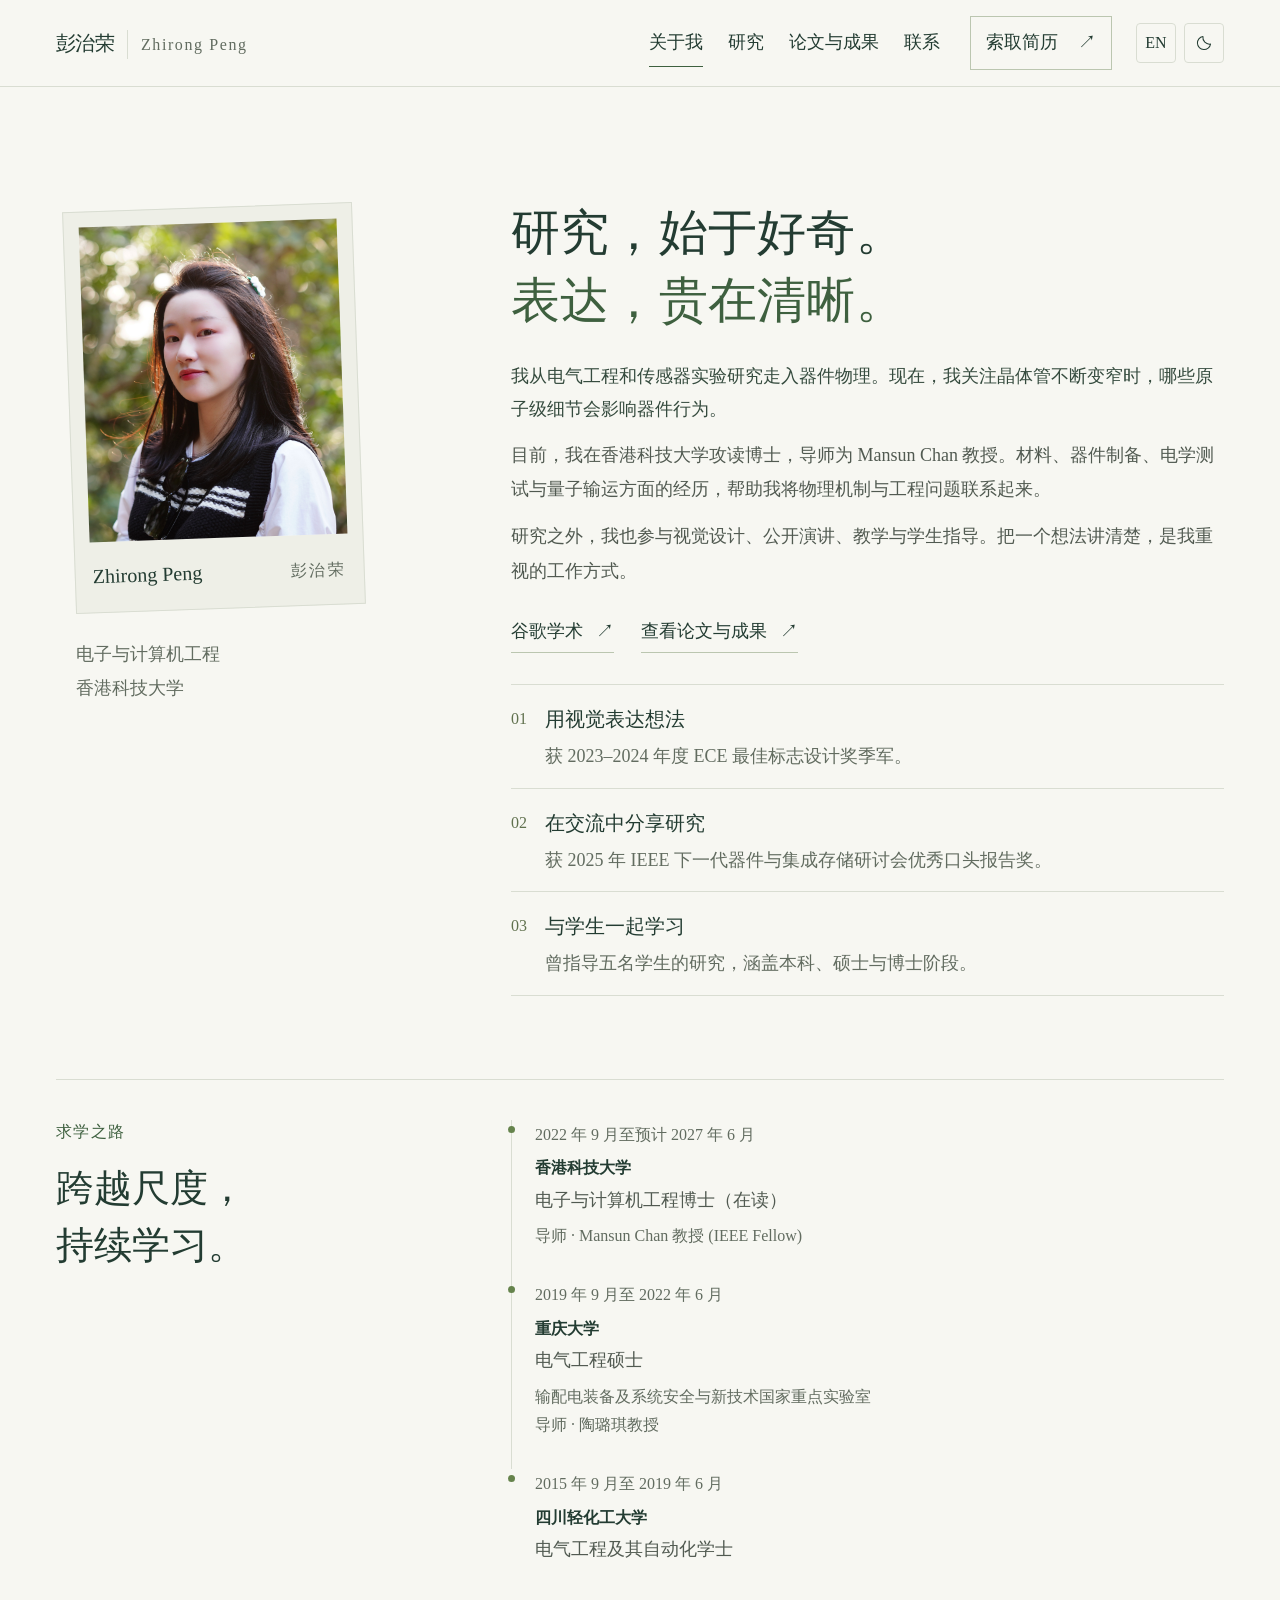
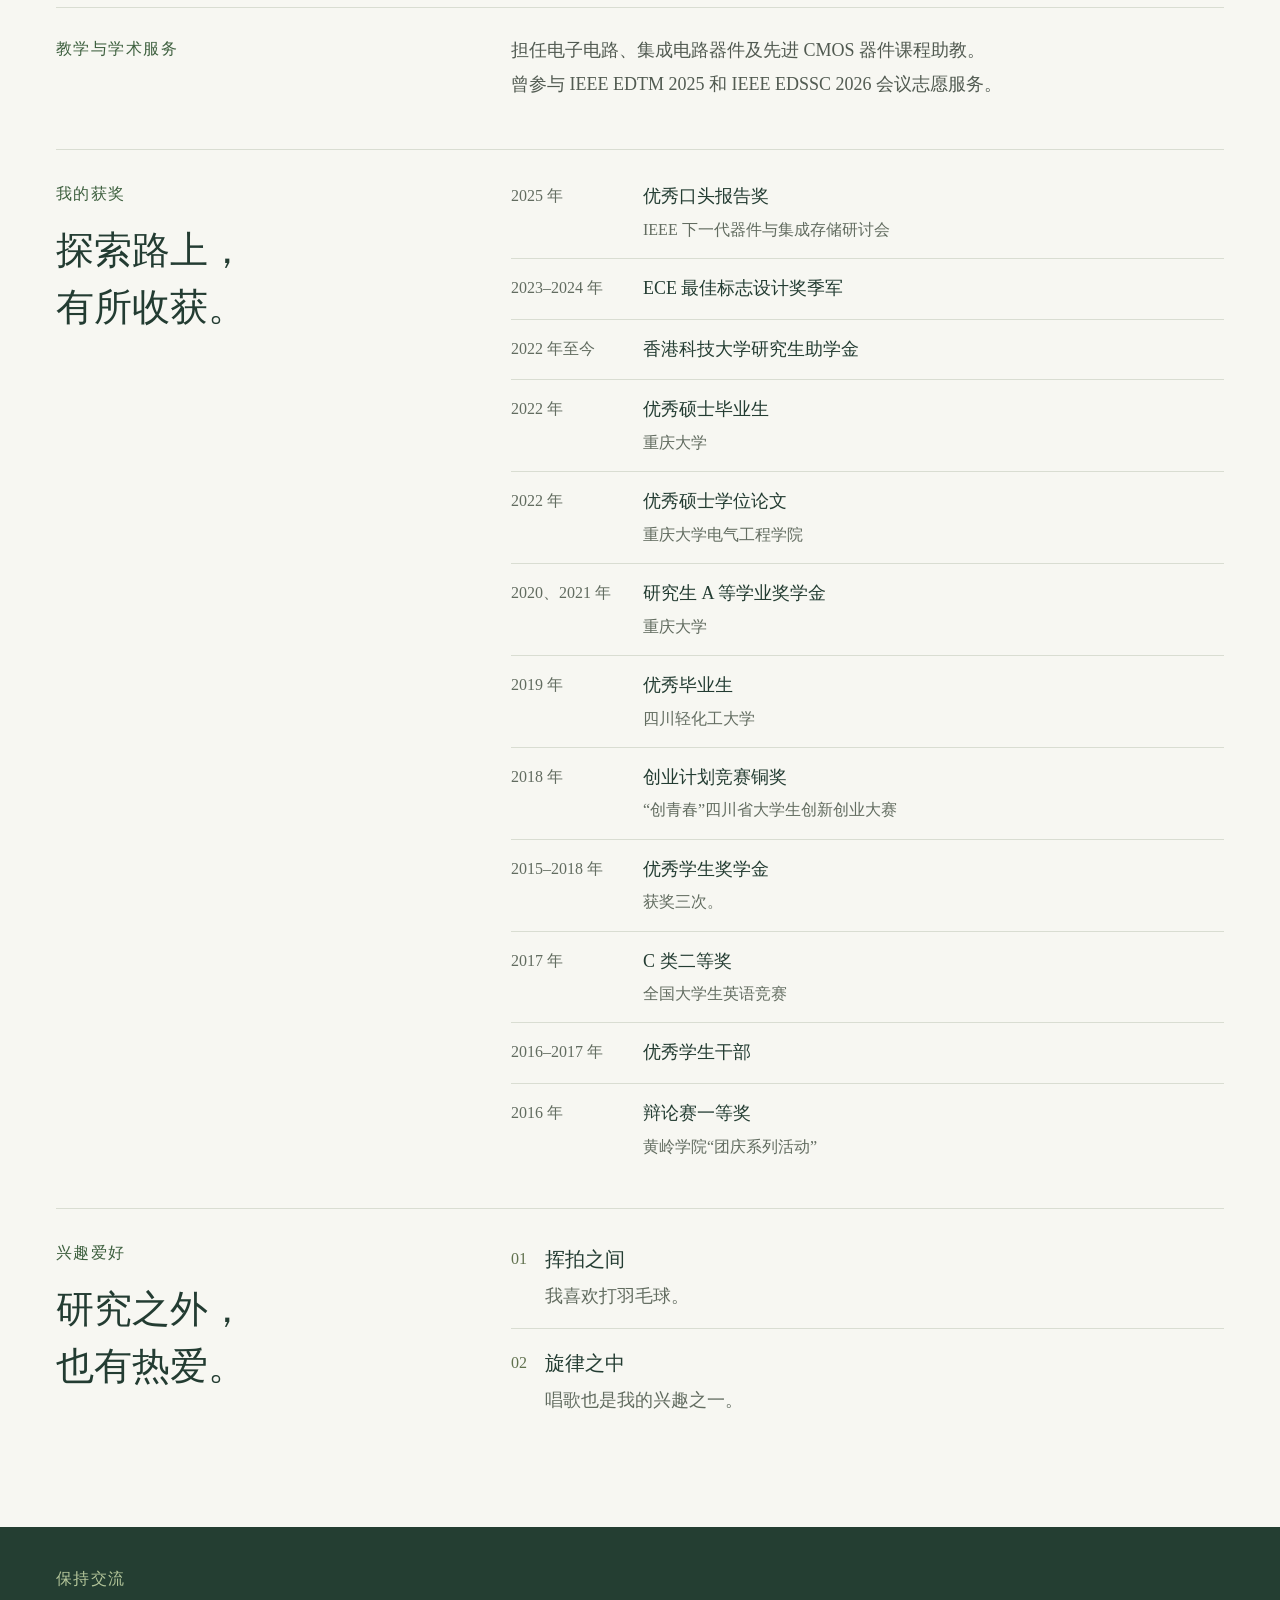
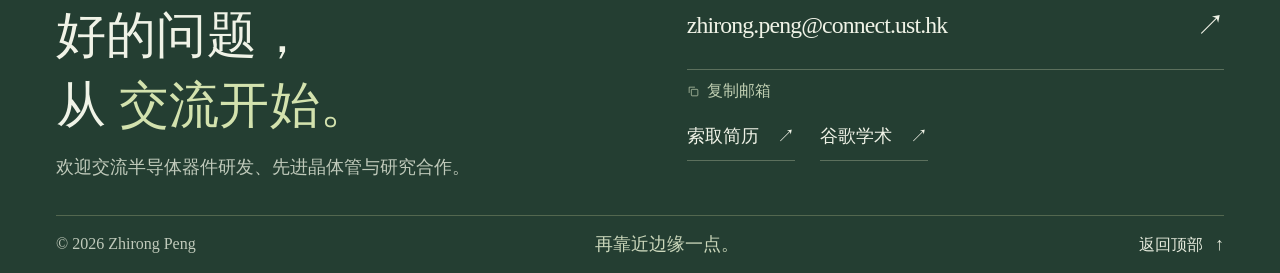
==== commit 79bd53b2: "Update Chinese home and publication authors" ====
--- a/zh/index.html
+++ b/zh/index.html
@@ -3,26 +3,25 @@
 <head>
   <meta charset="utf-8">
   <meta name="viewport" content="width=device-width, initial-scale=1">
-  <meta name="description" content="彭治荣，香港科技大学博士生，研究半导体器件物理、纳米带宽度缩减、边缘工程与先进晶体管。">
+  <meta name="description" content="了解彭治荣的研究背景、教育经历、教学、获奖与研究之外的兴趣。">
   <meta name="author" content="Zhirong Peng">
   <meta name="theme-color" content="#f7f7f2">
   <meta name="referrer" content="no-referrer">
   <meta name="robots" content="noindex, nofollow">
-  <title>彭治荣 | 半导体器件物理</title>
+  <title>关于我 | 彭治荣</title>
   <link rel="icon" href="../assets/mark.svg" type="image/svg+xml">
   <script src="../preferences.js"></script><link rel="stylesheet" href="../styles.css">
   <script src="../site.config.js" defer></script>
   <script src="../app.js" defer></script>
-  <script src="../ribbon-model.js" defer></script><script src="../lattice.js" defer></script>
 <link rel="alternate" hreflang="en" href="../index.html"></head>
-<body id="top" data-page="research">
+<body id="top" data-page="about">
   <a class="skip-link" href="#main">跳至正文</a>
   <header class="site-header">
     <div class="header-inner container">
       <a class="wordmark" href="index.html" aria-label="彭治荣，首页"><span lang="zh-CN">彭治荣<span class="wordmark-cn" lang="en">Zhirong Peng</span></span></a>
       <nav class="main-nav" id="main-nav" aria-label="主导航">
-        <a href="about.html" data-page-link="about">关于我</a>
-        <a href="index.html#top" data-page-link="research" class="is-current" aria-current="page">研究</a>
+        <a href="index.html" data-page-link="about" class="is-current" aria-current="page">关于我</a>
+        <a href="research.html#top" data-page-link="research">研究</a>
         <a href="publications.html" data-page-link="publications">论文与成果</a>
         <a href="#contact">联系</a>
         <a class="nav-cv" data-cv-link href="mailto:zhirong.peng@connect.ust.hk?subject=CV%20request"><span data-cv-label>索取简历</span><span aria-hidden="true">↗</span></a>
@@ -38,106 +37,58 @@
   </header>
 
   <main id="main">
-    <section class="hero container" aria-labelledby="hero-title">
-      <div class="hero-copy">
-        <p class="eyebrow"><span class="status-dot" aria-hidden="true"></span>半导体器件研究 · 香港科技大学</p>
-        <h1 id="hero-title">器件物理。<br><em>聚焦边缘。</em></h1>
-        <p class="hero-intro">我是 <strong>彭治荣</strong>，目前在香港科技大学攻读博士，研究材料的微观细节如何影响晶体管的工作方式。</p>
-        <p class="hero-description">我的研究贯穿原子边缘、量子输运与器件工程，同时结合建模和实验经验。</p>
-        <div class="hero-actions">
-          <a class="button button-primary" href="#research">了解我的研究 <span aria-hidden="true">↘</span></a>
-          <a class="text-link" href="mailto:zhirong.peng@connect.ust.hk">与我联系 <span aria-hidden="true">↗</span></a>
+    <section class="about-section section container" id="about" aria-labelledby="about-title">
+      <div class="about-layout">
+        <div class="portrait-column">
+          <figure class="portrait-frame"><img src="../assets/portrait.jpg" width="827" height="1063" alt="彭治荣的个人照片" loading="lazy"><figcaption><span>Zhirong Peng</span><span lang="zh">彭治荣</span></figcaption></figure>
+          <p class="portrait-note">电子与计算机工程<br>香港科技大学</p>
         </div>
-        <p class="hero-location"><svg viewbox="0 0 20 20" aria-hidden="true"><path d="M15.5 8c0 4.3-5.5 9-5.5 9S4.5 12.3 4.5 8a5.5 5.5 0 1 1 11 0Z"></path><circle cx="10" cy="8" r="1.8"></circle></svg>香港 <span class="text-separator">/</span> 预计 2027 年 6 月博士毕业</p>
+        <div class="about-copy">
+          <h1 class="page-title" id="about-title">研究，始于好奇。<br><em>表达，贵在清晰。</em></h1>
+          <p class="about-lead">我从电气工程和传感器实验研究走入器件物理。现在，我关注晶体管不断变窄时，哪些原子级细节会影响器件行为。</p>
+          <p>目前，我在香港科技大学攻读博士，导师为 Mansun Chan 教授。材料、器件制备、电学测试与量子输运方面的经历，帮助我将物理机制与工程问题联系起来。</p>
+          <p>研究之外，我也参与视觉设计、公开演讲、教学与学生指导。把一个想法讲清楚，是我重视的工作方式。</p>
+          <div class="about-actions"><a class="inline-link" data-social-link="scholar" href="https://scholar.google.com/citations?user=4kMQsrkAAAAJ&amp;hl=zh-CN" target="_blank" rel="noopener noreferrer">谷歌学术 <span aria-hidden="true">↗</span></a><a class="inline-link" href="publications.html">查看论文与成果 <span aria-hidden="true">↗</span></a></div>
+          <div class="personal-notes">
+            <div><span class="personal-note-number">01</span><div><h3>用视觉表达想法</h3><p>获 2023–2024 年度 ECE 最佳标志设计奖季军。</p></div></div>
+            <div><span class="personal-note-number">02</span><div><h3>在交流中分享研究</h3><p>获 2025 年 IEEE 下一代器件与集成存储研讨会优秀口头报告奖。</p></div></div>
+            <div><span class="personal-note-number">03</span><div><h3>与学生一起学习</h3><p>曾指导五名学生的研究，涵盖本科、硕士与博士阶段。</p></div></div>
+          </div>
+        </div>
       </div>
-
-      <figure class="lattice-panel" aria-labelledby="lattice-caption">
-        <div class="lattice-topline"><span>01 / 尺度之间</span><span class="corner-cross" aria-hidden="true">+</span></div>
-        <div class="lattice-stage">
-          <span class="lattice-orbit" aria-hidden="true"></span>
-          <img class="lattice-image" id="lattice-fallback" src="../assets/ribbon-zh.svg" width="580" height="360" alt="斜向纳米带概念示意图。完整 armchair 边缘与内部原子采用不同深浅，W 标注宽度，长度方向两端模糊淡出。" data-light-src="../assets/ribbon-zh.svg" data-dark-src="../assets/ribbon-dark-zh.svg">
-          <svg class="lattice-image" id="lattice-animation" viewbox="0 0 580 360" width="580" height="360" role="img" aria-labelledby="lattice-svg-title lattice-svg-description" hidden>
-            <title id="lattice-svg-title">从二维纳米片到准一维纳米带</title>
-            <desc id="lattice-svg-description">斜向格点缓慢滚动、收窄并轻微放大。完整 armchair 轮廓包含外侧原子对、向内凹进的原子及其连接键。W 标注宽度，长度方向两端逐渐模糊淡出。这是概念示意图，并非真实计算的原子结构。</desc>
-          </svg>
+      <div class="education-layout">
+        <div class="education-heading"><p class="eyebrow">求学之路</p><h3>跨越尺度，<br>持续学习。</h3></div>
+        <ol class="education-list">
+          <li><span class="education-date">2022 年 9 月至预计 2027 年 6 月</span><div><h4>香港科技大学</h4><p>电子与计算机工程博士（在读）</p><span class="education-detail">导师 · Mansun Chan 教授 (IEEE Fellow)</span></div></li>
+          <li><span class="education-date">2019 年 9 月至 2022 年 6 月</span><div><h4>重庆大学</h4><p>电气工程硕士</p><span class="education-detail">输配电装备及系统安全与新技术国家重点实验室<br>导师 · 陶璐琪教授</span></div></li>
+          <li><span class="education-date">2015 年 9 月至 2019 年 6 月</span><div><h4>四川轻化工大学</h4><p>电气工程及其自动化学士</p></div></li>
+        </ol>
+      </div>
+      <div class="teaching-note"><span class="eyebrow">教学与学术服务</span><p>担任电子电路、集成电路器件及先进 CMOS 器件课程助教。<br>曾参与 IEEE EDTM 2025 和 IEEE EDSSC 2026 会议志愿服务。</p></div>
+      <section class="about-detail-section" id="awards" aria-labelledby="awards-title">
+        <div class="education-heading"><p class="eyebrow">我的获奖</p><h3 id="awards-title">探索路上，<br>有所收获。</h3></div>
+        <ol class="awards-list">
+          <li data-award="oral"><span class="award-date">2025 年</span><div><h4>优秀口头报告奖</h4><p>IEEE 下一代器件与集成存储研讨会</p></div></li>
+          <li data-award="logo"><span class="award-date">2023–2024 年</span><div><h4>ECE 最佳标志设计奖季军</h4></div></li>
+          <li data-award="studentship"><span class="award-date">2022 年至今</span><div><h4>香港科技大学研究生助学金</h4></div></li>
+          <li data-award="masters-graduate"><span class="award-date">2022 年</span><div><h4>优秀硕士毕业生</h4><p>重庆大学</p></div></li>
+          <li data-award="masters-thesis"><span class="award-date">2022 年</span><div><h4>优秀硕士学位论文</h4><p>重庆大学电气工程学院</p></div></li>
+          <li data-award="academic-scholarship"><span class="award-date">2020、2021 年</span><div><h4>研究生 A 等学业奖学金</h4><p>重庆大学</p></div></li>
+          <li data-award="graduate"><span class="award-date">2019 年</span><div><h4>优秀毕业生</h4><p>四川轻化工大学</p></div></li>
+          <li data-award="innovation"><span class="award-date">2018 年</span><div><h4>创业计划竞赛铜奖</h4><p>“创青春”四川省大学生创新创业大赛</p></div></li>
+          <li data-award="student-scholarship"><span class="award-date">2015–2018 年</span><div><h4>优秀学生奖学金</h4><p>获奖三次。</p></div></li>
+          <li data-award="english"><span class="award-date">2017 年</span><div><h4>C 类二等奖</h4><p>全国大学生英语竞赛</p></div></li>
+          <li data-award="leadership"><span class="award-date">2016–2017 年</span><div><h4>优秀学生干部</h4></div></li>
+          <li data-award="debate"><span class="award-date">2016 年</span><div><h4>辩论赛一等奖</h4><p>黄岭学院“团庆系列活动”</p></div></li>
+        </ol>
+      </section>
+      <section class="about-detail-section" id="interests" aria-labelledby="interests-title">
+        <div class="education-heading"><p class="eyebrow">兴趣爱好</p><h3 id="interests-title">研究之外，<br>也有热爱。</h3></div>
+        <div class="personal-notes interests-list">
+          <div><span class="personal-note-number">01</span><div><h4>挥拍之间</h4><p>我喜欢打羽毛球。</p></div></div>
+          <div><span class="personal-note-number">02</span><div><h4>旋律之中</h4><p>唱歌也是我的兴趣之一。</p></div></div>
         </div>
-        <div class="lattice-controls">
-          <span class="lattice-scale-note"><span>二维纳米片</span><span aria-hidden="true">→</span><span>准一维纳米带</span></span>
-          <button class="animation-toggle" id="animation-toggle" type="button" aria-label="暂停宽度动画" hidden><svg viewbox="0 0 16 16" aria-hidden="true"><path d="M5 3v10M11 3v10"></path></svg><span>暂停</span></button>
-        </div>
-        <figcaption id="lattice-caption"><span id="lattice-message">从更近处观察边缘。</span><span class="diagram-note">概念示意 · 非真实比例</span></figcaption>
-      </figure>
-    </section>
-
-    <div class="focus-strip container" aria-label="研究概览">
-      <div><span class="eyebrow">研究问题</span><p>晶体管究竟能做到多小？</p></div>
-      <div><span class="eyebrow">研究方法</span><p>物理机制、建模与实验</p></div>
-      <div><span class="eyebrow">研究方向</span><p>先进晶体管研发</p></div>
-    </div>
-
-    <section class="research-section section container" id="research" aria-labelledby="research-title">
-      <div class="section-heading">
-        <div><h2 id="research-title">微小结构。<br><em>器件问题。</em></h2></div>
-        <p class="section-intro">什么限制了晶体管继续变窄？如何设计它的边缘？我从基础物理机制出发，寻找器件设计中的可行选择。</p>
-      </div>
-
-      <div class="research-list">
-        <details class="research-item" open>
-          <summary>
-            <span class="project-number">01</span>
-            <div class="project-summary"><span class="eyebrow project-category">边缘工程</span><h3>让环境选择稳定的边缘</h3><p>连接硫环境、稳定边缘终止结构与晶体管性能。</p></div>
-            <svg class="project-icon" viewbox="0 0 100 70" aria-hidden="true"><path class="icon-muted" d="M12 35h76M30 15v40M50 15v40M70 15v40"></path><path d="m12 35 18-20 20 20 20-20 18 20M12 35l18 20 20-20 20 20 18-20"></path><circle cx="30" cy="15" r="3"></circle><circle cx="70" cy="55" r="3"></circle></svg>
-            <span class="expand-icon" aria-hidden="true"></span>
-          </summary>
-          <div class="project-detail">
-            <div><h4>研究问题</h4><p>不同硫环境下，哪些原子级边缘终止结构更稳定？这些结构又如何影响场效应晶体管的工作？</p></div>
-            <div><h4>我的工作</h4><p>确定热力学上优选的边缘终止结构，建立环境选择、终止结构特有电子态与器件性能之间的联系。</p><a class="inline-link" href="publications.html#publication-termination">相关稿件 <span aria-hidden="true">↗</span></a></div>
-
-          </div>
-        </details>
-
-        <details class="research-item" open>
-          <summary>
-            <span class="project-number">02</span>
-            <div class="project-summary"><span class="eyebrow project-category">器件尺寸缩减</span><h3>当边缘开始主导输运</h3><p>MoS₂ 纳米带场效应晶体管中的宽度缩减、边缘漏电与注入势垒。</p></div>
-            <svg class="project-icon" viewbox="0 0 100 70" aria-hidden="true"><path d="M8 15h84M8 55h84"></path><path class="icon-muted" d="M8 28h84M8 42h84"></path><path d="m33 9-6 6 6 6m34 28 6 6-6 6"></path><circle cx="14" cy="15" r="3"></circle><circle cx="86" cy="55" r="3"></circle></svg>
-            <span class="expand-icon" aria-hidden="true"></span>
-          </summary>
-          <div class="project-detail">
-            <div><h4>研究问题</h4><p>当沟道缩窄为纳米带时，边缘输运如何改变关态漏电，并限制器件的横向尺寸缩减？</p></div>
-            <div><h4>我的工作</h4><p>提出纳米带注入势垒，用于解释边缘主导漏电的出现，并将几何尺寸与器件开关行为联系起来。</p><a class="inline-link" href="publications.html#publication-nib">相关稿件 <span aria-hidden="true">↗</span></a></div>
-
-          </div>
-        </details>
-
-        <details class="research-item" open>
-          <summary>
-            <span class="project-number">03</span>
-            <div class="project-summary"><span class="eyebrow project-category">载流子注入</span><h3>用边缘工程构建冷金属注入源</h3><p>面向二维场效应晶体管的边缘工程冷金属注入源。</p></div>
-            <svg class="project-icon" viewbox="0 0 100 70" aria-hidden="true"><path class="icon-muted" d="M14 18h24m-24 17h24m-24 17h24M62 18h24m-24 17h24m-24 17h24"></path><path d="M43 12v46m14-46v46M16 35h68m-7-6 7 6-7 6"></path><circle cx="27" cy="35" r="3"></circle></svg>
-            <span class="expand-icon" aria-hidden="true"></span>
-          </summary>
-          <div class="project-detail">
-            <div><h4>研究问题</h4><p>如何通过边缘工程，使锯齿型 MoS₂ 纳米带成为二维晶体管的本征冷金属注入源？</p></div>
-            <div><h4>我的工作</h4><p>提出基于边缘工程的 MoS₂ 纳米带源极，并与北京大学深圳团队合作，评估其电子过滤行为。</p><a class="inline-link" href="publications.html#publication-cold">会议成果 <span aria-hidden="true">↗</span></a></div>
-
-          </div>
-        </details>
-
-        <details class="research-item" open>
-          <summary>
-            <span class="project-number">04</span>
-            <div class="project-summary"><span class="eyebrow project-category">器件实验</span><h3>让气体传感器发出警报</h3><p>将 NO₂ 检测、自加热与声音报警集成在同一器件中。</p></div>
-            <svg class="project-icon" viewbox="0 0 100 70" aria-hidden="true"><rect x="12" y="16" width="51" height="38" rx="2"></rect><path d="M23 22v26m10-26v26m10-26v26m10-26v26m20-19q8 6 0 12m8-19q15 13 0 26"></path></svg>
-            <span class="expand-icon" aria-hidden="true"></span>
-          </summary>
-          <div class="project-detail">
-            <div><h4>研究问题</h4><p>如何在一个气体传感器中同时实现可靠检测、温度控制与直接报警？</p></div>
-            <div><h4>我的工作</h4><p>搭建气敏测试与数据采集平台，制备 MoS₂/激光诱导石墨烯器件，并与清华大学团队合作评估温度、湿度的影响。</p><a class="inline-link" href="https://doi.org/10.1016/j.cej.2021.131079" target="_blank" rel="noopener noreferrer">阅读论文 <span aria-hidden="true">↗</span></a></div>
-
-          </div>
-        </details>
-      </div>
+      </section>
     </section>
   </main>
 
--- a/styles.css
+++ b/styles.css
@@ -192,7 +192,11 @@
 .publication-authors { font-size: var(--text-body); line-height: 1.85; color: var(--muted); margin-top: 9px; }
 .publication-authors strong { font-weight: 700; color: var(--ink); }
 .publication-authors sup { font-size: var(--text-min); }
+.publication-authors .corresponding-mark,
+.publication-authors .author-symbols { font-size: .72em; line-height: 0; vertical-align: super; margin-left: .08em; }
 .equal-contribution, .publication-link-note { font-size: var(--text-min); color: var(--muted); margin-top: 5px; }
+.publication-symbol-note { font-size: var(--text-small); color: var(--muted); margin-top: 22px; }
+.publication-symbol-note sup { font-size: .72em; line-height: 0; vertical-align: super; }
 .publication-arrow { justify-self: end; display: grid; place-items: center; width: 38px; height: 38px; border: 1px solid var(--line-strong); border-radius: 50%; margin-top: 6px; font-size: 22px; line-height: 1; transition: background .2s; }
 .publication-arrow:hover { background: var(--hover-surface); }
 .publication-pending { font-size: var(--text-min); color: var(--muted); padding-top: 11px; text-align: right; }
